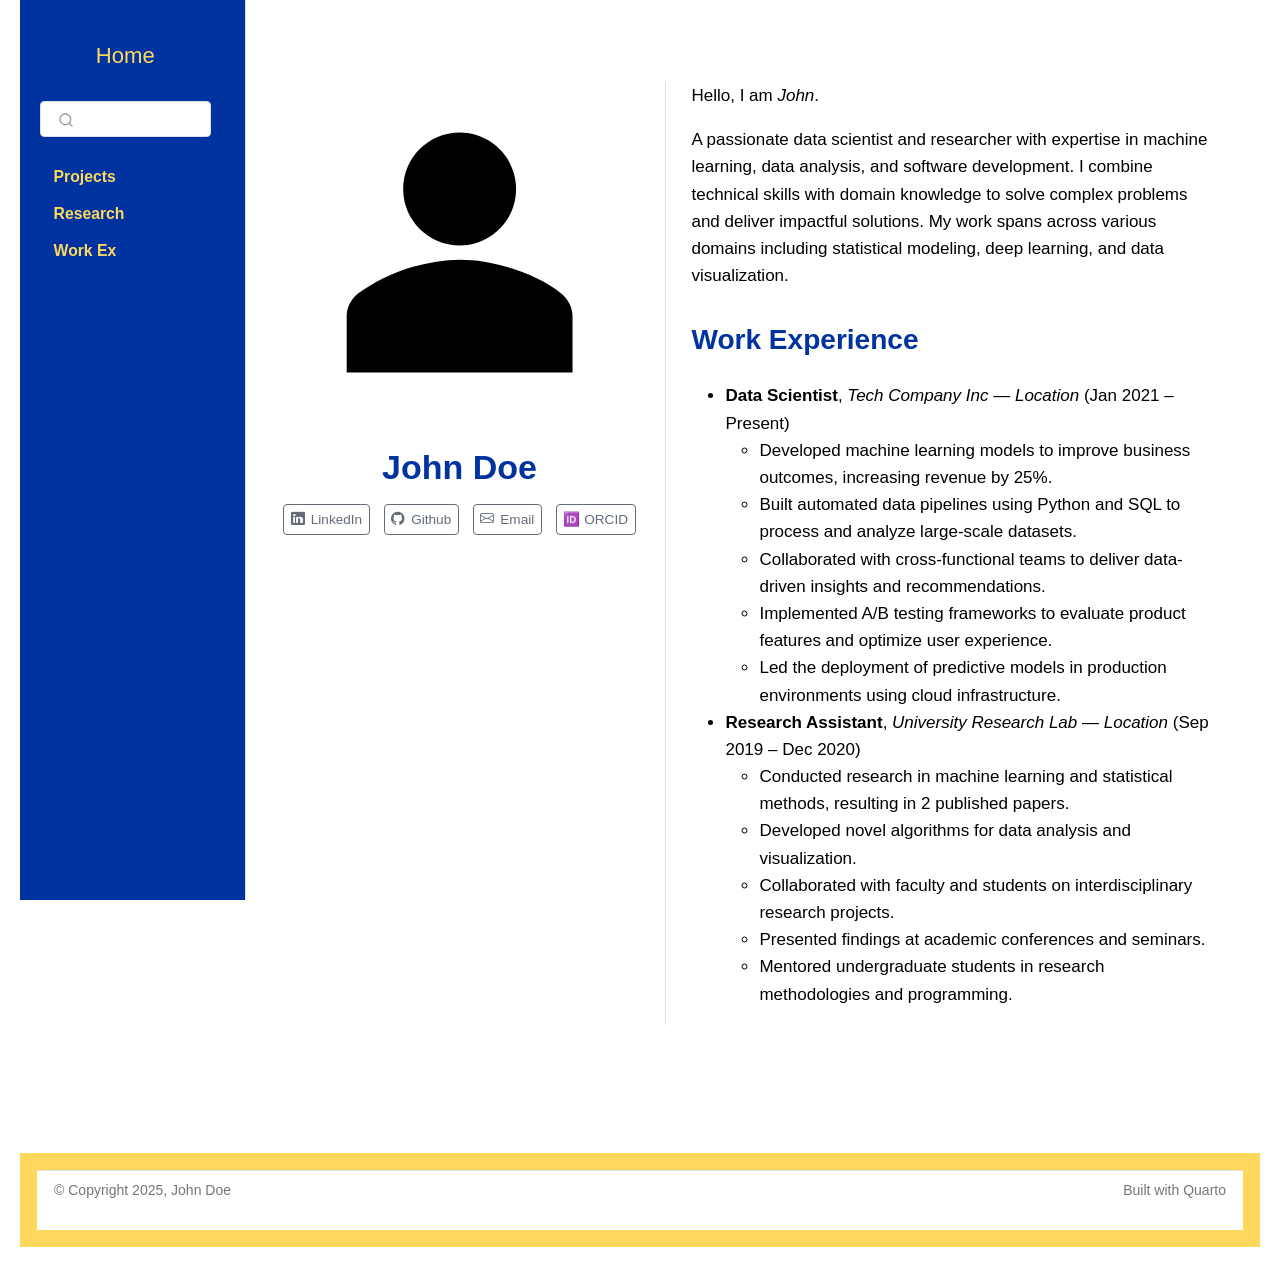
==== docs/index.html @ c5d7b1ba "initial" ====
<!DOCTYPE html>
<html xmlns="http://www.w3.org/1999/xhtml" lang="en" xml:lang="en"><head>

<meta charset="utf-8">
<meta name="generator" content="quarto-1.11.9">

<meta name="viewport" content="width=device-width, initial-scale=1.0, user-scalable=yes">


<title>John Doe – Home</title>
<style>
/* Default styles provided by pandoc.
** See https://pandoc.org/MANUAL.html#variables-for-html for config info.
*/
span.smallcaps{font-variant: small-caps;}
div.columns{display: flex; gap: 1.5em;}
div.column{flex: auto;}
@media screen {
div.columns{gap: min(4vw, 1.5em);}
div.column{overflow-x: auto;}
}
div.hanging-indent{margin-left: 1.5em; text-indent: -1.5em;}
ul.task-list{list-style: none;}
ul.task-list li input[type="checkbox"] {
  width: 0.8em;
  margin: 0 0.8em 0.2em -1em; /* quarto-specific, see https://github.com/quarto-dev/quarto-cli/issues/4556 */ 
  vertical-align: middle;
}
</style>


<script src="site_libs/quarto-nav/quarto-nav.js"></script>
<script src="site_libs/clipboard/clipboard.min.js"></script>
<script src="site_libs/quarto-search/autocomplete.umd.js"></script>
<script src="site_libs/quarto-search/fuse.min.js"></script>
<script src="site_libs/quarto-search/quarto-search.js"></script>
<meta name="quarto:offset" content="./">
<script src="site_libs/quarto-html/quarto.js" type="module"></script>
<script src="site_libs/quarto-html/tabsets/tabsets.js" type="module"></script>
<script src="site_libs/quarto-html/scrollable-regions/scrollable-regions.js" type="module"></script>
<script src="site_libs/quarto-html/popper.min.js"></script>
<script src="site_libs/quarto-html/tippy.umd.min.js"></script>
<link href="site_libs/quarto-html/tippy.css" rel="stylesheet">
<link href="site_libs/quarto-html/quarto-syntax-highlighting-63b5708e65d6cd79cd7618c58d0c21e7.css" rel="stylesheet" id="quarto-text-highlighting-styles">
<script src="site_libs/bootstrap/bootstrap.min.js"></script>
<link href="site_libs/bootstrap/bootstrap-icons.css" rel="stylesheet">
<link href="site_libs/bootstrap/bootstrap-2a65e1e7e3b548fba08f3e7ec074fd25.min.css" rel="stylesheet" append-hash="true" id="quarto-bootstrap" data-mode="light">
<script id="quarto-search-options" type="application/json">{
  "location": "sidebar",
  "copy-button": false,
  "collapse-after": 3,
  "panel-placement": "start",
  "type": "textbox",
  "limit": 50,
  "keyboard-shortcut": [
    "f",
    "/",
    "s"
  ],
  "show-item-context": false,
  "language": {
    "search-no-results-text": "No results",
    "search-matching-documents-text": "matching documents",
    "search-copy-link-title": "Copy link to search",
    "search-hide-matches-text": "Hide additional matches",
    "search-more-match-text": "more match in this document",
    "search-more-matches-text": "more matches in this document",
    "search-clear-button-title": "Clear",
    "search-text-placeholder": "",
    "search-detached-cancel-button-title": "Cancel",
    "search-submit-button-title": "Submit",
    "search-label": "Search"
  }
}</script>


<link rel="stylesheet" href="styles.css">
</head>

<body class="nav-sidebar docked fullcontent quarto-light"><a id="quarto-skip-link" class="visually-hidden-focusable" href="#quarto-document-content">Skip to main content</a>

<div id="quarto-search-results"></div>
  <header id="quarto-header" class="headroom fixed-top">
  <nav class="quarto-secondary-nav" aria-label="Toolbar">
    <div class="container-fluid d-flex">
      <button type="button" class="quarto-btn-toggle btn" data-bs-toggle="collapse" role="button" data-bs-target=".quarto-sidebar-collapse-item" aria-controls="quarto-sidebar" aria-expanded="false" aria-label="Toggle sidebar navigation" onclick="if (window.quartoToggleHeadroom) { window.quartoToggleHeadroom(); }">
        <i class="bi bi-layout-text-sidebar-reverse"></i>
      </button>
        <nav class="quarto-page-breadcrumbs" aria-label="Breadcrumbs"><ol class="breadcrumb"><li class="breadcrumb-item">
      Home
      </li></ol></nav>
        <a class="flex-grow-1" data-bs-toggle="collapse" data-bs-target=".quarto-sidebar-collapse-item" onclick="if (window.quartoToggleHeadroom) { window.quartoToggleHeadroom(); }">      
        </a>
      <button type="button" class="btn quarto-search-button" aria-label="Search" onclick="window.quartoOpenSearch();">
        <i class="bi bi-search"></i>
      </button>
    </div>
  </nav>
</header>
<!-- content -->
<div id="quarto-content" class="quarto-container page-columns page-rows-contents page-layout-article">
<!-- sidebar -->
  <nav id="quarto-sidebar" class="sidebar collapse collapse-horizontal quarto-sidebar-collapse-item sidebar-navigation docked overflow-auto" aria-label="Site">
    <div class="pt-lg-2 mt-2 text-center sidebar-header">
    <div class="sidebar-title mb-0 py-0">
      <a href="./">Home</a> 
    </div>
      </div>
        <div class="mt-2 flex-shrink-0 align-items-center">
        <div class="sidebar-search">
        <div id="quarto-search" class="" title="Search"></div>
        </div>
        </div>
    <div class="sidebar-menu-container"> 
    <ul class="list-unstyled mt-1">
        <li class="sidebar-item">
  <div class="sidebar-item-container"> 
  <a href="./projects/index.html" class="sidebar-item-text sidebar-link">
 <span class="menu-text">Projects</span></a>
  </div>
</li>
        <li class="sidebar-item">
  <div class="sidebar-item-container"> 
  <a href="./research/index.html" class="sidebar-item-text sidebar-link">
 <span class="menu-text">Research</span></a>
  </div>
</li>
        <li class="sidebar-item">
  <div class="sidebar-item-container"> 
  <a href="./workex/index.html" class="sidebar-item-text sidebar-link">
 <span class="menu-text">Work Ex</span></a>
  </div>
</li>
    </ul>
    </div>
</nav>
<div id="quarto-sidebar-glass" class="quarto-sidebar-collapse-item" data-bs-toggle="collapse" data-bs-target=".quarto-sidebar-collapse-item"></div>
<!-- margin-sidebar -->
    
<!-- main -->
<main class="content" id="quarto-document-content" tabindex="-1">




<div class="quarto-about-trestles">
  <div class="about-entity">
    <img src="profile.svg" class="about-image
  rectangle " style="width: 20em;">
<header id="title-block-header" class="quarto-title-block default">
<div class="quarto-title">
<h1 class="title">John Doe</h1>
</div>
<div class="quarto-title-meta">
  </div>
</header>
    <div class="about-links">
  <a href="https://www.linkedin.com/in/johndoe/" class="about-link" rel="" target="">
    <i class="bi bi-linkedin"></i>
     <span class="about-link-text">LinkedIn</span>
  </a>
  <a href="https://github.com/johndoe" class="about-link" rel="" target="">
    <i class="bi bi-github"></i>
     <span class="about-link-text">Github</span>
  </a>
  <a href="/johndoe@email.com" class="about-link" rel="" target="">
    <i class="bi bi-envelope"></i>
     <span class="about-link-text">Email</span>
  </a>
  <a href="https://orcid.org/0000-0000-0000-0000" class="about-link" rel="" target="">
     <span class="about-link-text">🆔 ORCID</span>
  </a>
</div>
  </div>
  <div class="about-contents"><div id="hero-heading">
<p>Hello, I am <em>John</em>.</p>
<p>A passionate data scientist and researcher with expertise in machine learning, data analysis, and software development. I combine technical skills with domain knowledge to solve complex problems and deliver impactful solutions. My work spans across various domains including statistical modeling, deep learning, and data visualization.</p>
<section id="work-experience" class="level2">
<h2 data-anchor-id="work-experience">Work Experience</h2>
<ul>
<li><strong>Data Scientist</strong>, <em>Tech Company Inc</em> — <em>Location</em> (Jan 2021 – Present)
<ul>
<li>Developed machine learning models to improve business outcomes, increasing revenue by 25%.</li>
<li>Built automated data pipelines using Python and SQL to process and analyze large-scale datasets.</li>
<li>Collaborated with cross-functional teams to deliver data-driven insights and recommendations.</li>
<li>Implemented A/B testing frameworks to evaluate product features and optimize user experience.</li>
<li>Led the deployment of predictive models in production environments using cloud infrastructure.</li>
</ul></li>
<li><strong>Research Assistant</strong>, <em>University Research Lab</em> — <em>Location</em> (Sep 2019 – Dec 2020)
<ul>
<li>Conducted research in machine learning and statistical methods, resulting in 2 published papers.</li>
<li>Developed novel algorithms for data analysis and visualization.</li>
<li>Collaborated with faculty and students on interdisciplinary research projects.</li>
<li>Presented findings at academic conferences and seminars.</li>
<li>Mentored undergraduate students in research methodologies and programming.</li>
</ul></li>
</ul>
</section>
</div></div>
</div>





</main> <!-- /main -->
<script id="quarto-html-after-body" type="application/javascript">
  window.document.addEventListener("DOMContentLoaded", function (event) {
    const isCodeAnnotation = (el) => {
      for (const clz of el.classList) {
        if (clz.startsWith('code-annotation-')) {                     
          return true;
        }
      }
      return false;
    }
    const onCopySuccess = function(e) {
      // button target
      const button = e.trigger;
      // don't keep focus
      button.blur();
      // flash "checked"
      button.classList.add('code-copy-button-checked');
      var currentTitle = button.getAttribute("title");
      button.setAttribute("title", "Copied!");
      let tooltip;
      if (window.bootstrap) {
        button.setAttribute("data-bs-toggle", "tooltip");
        button.setAttribute("data-bs-placement", "left");
        button.setAttribute("data-bs-title", "Copied!");
        tooltip = new bootstrap.Tooltip(button, 
          { trigger: "manual", 
            customClass: "code-copy-button-tooltip",
            offset: [0, -8]});
        tooltip.show();    
      }
      setTimeout(function() {
        if (tooltip) {
          tooltip.hide();
          button.removeAttribute("data-bs-title");
          button.removeAttribute("data-bs-toggle");
          button.removeAttribute("data-bs-placement");
        }
        button.setAttribute("title", currentTitle);
        button.classList.remove('code-copy-button-checked');
      }, 1000);
      // clear code selection
      e.clearSelection();
    }
    const getTextToCopy = function(trigger) {
      const outerScaffold = trigger.parentElement.cloneNode(true);
      const codeEl = outerScaffold.querySelector('code');
      for (const childEl of codeEl.children) {
        if (isCodeAnnotation(childEl)) {
          childEl.remove();
        }
      }
      return codeEl.innerText;
    }
    const clipboard = new window.ClipboardJS('.code-copy-button:not([data-in-quarto-modal])', {
      text: getTextToCopy
    });
    clipboard.on('success', onCopySuccess);
    if (window.document.getElementById('quarto-embedded-source-code-modal')) {
      const clipboardModal = new window.ClipboardJS('.code-copy-button[data-in-quarto-modal]', {
        text: getTextToCopy,
        container: window.document.getElementById('quarto-embedded-source-code-modal')
      });
      clipboardModal.on('success', onCopySuccess);
    }
      var localhostRegex = new RegExp(/^(?:http|https):\/\/localhost\:?[0-9]*\//);
      var mailtoRegex = new RegExp(/^mailto:/);
        var filterRegex = new RegExp('/' + window.location.host + '/');
      var isInternal = (href) => {
          return filterRegex.test(href) || localhostRegex.test(href) || mailtoRegex.test(href);
      }
      // Inspect non-navigation links and adorn them if external
      window.quartoDecorateExternalLinks = function (root) {
     var links = (root || window.document).querySelectorAll('a[href]:not(.nav-link):not(.navbar-brand):not(.toc-action):not(.sidebar-link):not(.sidebar-item-toggle):not(.pagination-link):not(.no-external):not([aria-hidden]):not(.dropdown-item):not(.quarto-navigation-tool):not(.about-link)');
      for (var i=0; i<links.length; i++) {
        const link = links[i];
        if (!isInternal(link.href)) {
          // undo the damage that might have been done by quarto-nav.js in the case of
          // links that we want to consider external
          if (link.dataset.originalHref !== undefined) {
            link.href = link.dataset.originalHref;
          }
          if (!link.classList.contains('no-external-icon')) {
          }
        }
      }
      };
      window.quartoDecorateExternalLinks(window.document);
    // Esc closes the popup (WCAG 1.4.13) and focus leaving both trigger and
    // popup closes it (WCAG 2.4.11); tippy handles neither for interactive popups.
    const hideOnEscAndFocusOut = {
      name: 'hideOnEscAndFocusOut',
      defaultValue: true,
      fn(instance) {
        const dismiss = () => {
          // A show scheduled by the trigger delay would otherwise reopen it
          instance.clearDelayTimeouts();
          instance.hide();
        };
        const onKeyDown = (event) => {
          if (event.key !== 'Escape') {
            return;
          }
          // Keep Esc from also reaching page handlers (e.g. reveal.js overview),
          // except an open reveal.js slide menu, which Esc should close too.
          // The menu handles keys only when its keyboard option is on.
          const menuHandlesEsc = window.Reveal?.getPlugin?.('menu')?.isOpen() &&
            window.Reveal.getConfig().menu?.keyboard !== false;
          if (!menuHandlesEsc) {
            event.stopPropagation();
          }
          if (instance.popper.contains(window.document.activeElement)) {
            // Disabled while refocusing so the focus trigger does not reopen it
            instance.disable();
            instance.reference.focus();
            instance.enable();
          }
          dismiss();
        };
        const onFocusOut = (event) => {
          const target = event.relatedTarget;
          if (target && !instance.reference.contains(target) &&
              !instance.popper.contains(target)) {
            dismiss();
          }
        };
        // On the trigger too: a click trigger (code-annotations: select) has no
        // blur handling. Attached for the instance's lifetime so leaving the
        // trigger also cancels a show still pending on the trigger delay.
        instance.reference.addEventListener('focusout', onFocusOut);
        return {
          onShow() {
            window.document.addEventListener('keydown', onKeyDown, true);
            instance.popper.addEventListener('focusout', onFocusOut);
          },
          onHide() {
            window.document.removeEventListener('keydown', onKeyDown, true);
            instance.popper.removeEventListener('focusout', onFocusOut);
          },
          onDestroy() {
            instance.reference.removeEventListener('focusout', onFocusOut);
          },
        };
      },
    };
    function tippyHover(el, contentFn, onTriggerFn, onUntriggerFn) {
      const config = {
        allowHTML: true,
        maxWidth: 500,
        delay: 100,
        arrow: false,
        appendTo: function(el) {
            return el.parentElement;
        },
        interactive: true,
        interactiveBorder: 10,
        theme: 'quarto',
        placement: 'bottom-start',
        plugins: [hideOnEscAndFocusOut],
      };
      if (contentFn) {
        config.content = contentFn;
      }
      if (onTriggerFn) {
        config.onTrigger = onTriggerFn;
      }
      if (onUntriggerFn) {
        config.onUntrigger = onUntriggerFn;
      }
      window.tippy(el, config); 
    }
    const noterefs = window.document.querySelectorAll('a[role="doc-noteref"]');
    for (var i=0; i<noterefs.length; i++) {
      const ref = noterefs[i];
      tippyHover(ref, function() {
        // use id or data attribute instead here
        let href = ref.getAttribute('data-footnote-href') || ref.getAttribute('href');
        try { href = new URL(href).hash; } catch {}
        const id = href.replace(/^#\/?/, "");
        const note = window.document.getElementById(id);
        if (note) {
          return note.innerHTML;
        } else {
          return "";
        }
      });
    }
    const xrefs = window.document.querySelectorAll('a.quarto-xref');
    const processXRef = (id, note) => {
      // Strip column container classes
      const stripColumnClz = (el) => {
        el.classList.remove("page-full", "page-columns");
        if (el.children) {
          for (const child of el.children) {
            stripColumnClz(child);
          }
        }
      }
      stripColumnClz(note)
      if (id === null || id.startsWith('sec-')) {
        // Special case sections, only their first couple elements
        const container = document.createElement("div");
        if (note.children && note.children.length > 2) {
          container.appendChild(note.children[0].cloneNode(true));
          for (let i = 1; i < note.children.length; i++) {
            const child = note.children[i];
            if (child.tagName === "P" && child.innerText === "") {
              continue;
            } else {
              container.appendChild(child.cloneNode(true));
              break;
            }
          }
          if (window.Quarto?.typesetMath) {
            window.Quarto.typesetMath(container);
          }
          return container.innerHTML
        } else {
          if (window.Quarto?.typesetMath) {
            window.Quarto.typesetMath(note);
          }
          return note.innerHTML;
        }
      } else {
        // Remove any anchor links if they are present
        const anchorLink = note.querySelector('a.anchorjs-link');
        if (anchorLink) {
          anchorLink.remove();
        }
        if (window.Quarto?.typesetMath) {
          window.Quarto.typesetMath(note);
        }
        if (note.classList.contains("callout")) {
          return note.outerHTML;
        } else {
          return note.innerHTML;
        }
      }
    }
    for (var i=0; i<xrefs.length; i++) {
      const xref = xrefs[i];
      tippyHover(xref, undefined, function(instance) {
        instance.disable();
        let url = xref.getAttribute('href');
        let hash = undefined; 
        if (url.startsWith('#')) {
          hash = url;
        } else {
          try { hash = new URL(url).hash; } catch {}
        }
        if (hash) {
          const id = hash.replace(/^#\/?/, "");
          const note = window.document.getElementById(id);
          if (note !== null) {
            try {
              const html = processXRef(id, note.cloneNode(true));
              instance.setContent(html);
            } finally {
              instance.enable();
              instance.show();
            }
          } else {
            // See if we can fetch this
            fetch(url.split('#')[0])
            .then(res => res.text())
            .then(html => {
              const parser = new DOMParser();
              const htmlDoc = parser.parseFromString(html, "text/html");
              const note = htmlDoc.getElementById(id);
              if (note !== null) {
                const html = processXRef(id, note);
                instance.setContent(html);
              } 
            }).finally(() => {
              instance.enable();
              instance.show();
            });
          }
        } else {
          // See if we can fetch a full url (with no hash to target)
          // This is a special case and we should probably do some content thinning / targeting
          fetch(url)
          .then(res => res.text())
          .then(html => {
            const parser = new DOMParser();
            const htmlDoc = parser.parseFromString(html, "text/html");
            const note = htmlDoc.querySelector('main.content');
            if (note !== null) {
              // This should only happen for chapter cross references
              // (since there is no id in the URL)
              // remove the first header
              if (note.children.length > 0 && note.children[0].tagName === "HEADER") {
                note.children[0].remove();
              }
              const html = processXRef(null, note);
              instance.setContent(html);
            } 
          }).finally(() => {
            instance.enable();
            instance.show();
          });
        }
      }, function(instance) {
      });
    }
        let selectedAnnoteEl;
        const selectorForAnnotation = ( cell, annotation) => {
          let cellAttr = 'data-code-cell="' + cell + '"';
          let lineAttr = 'data-code-annotation="' +  annotation + '"';
          const selector = 'span[' + cellAttr + '][' + lineAttr + ']';
          return selector;
        }
        const selectCodeLines = (annoteEl) => {
          const doc = window.document;
          const targetCell = annoteEl.getAttribute("data-target-cell");
          const targetAnnotation = annoteEl.getAttribute("data-target-annotation");
          const annoteSpan = window.document.querySelector(selectorForAnnotation(targetCell, targetAnnotation));
          const lines = annoteSpan.getAttribute("data-code-lines").split(",");
          const lineIds = lines.map((line) => {
            return targetCell + "-" + line;
          })
          // Each band is positioned against its own containing block, which is
          // not the offsetParent of the lines, so place it from client rects.
          const placeBand = (band, firstEl, lastEl, codeBlock) => {
            const container = band.offsetParent;
            if (container === null) {
              return;
            }
            const containerRect = container.getBoundingClientRect();
            // Reveal.js scales slides with a transform, so convert client
            // pixels back to the CSS pixels of the container.
            const scale = containerRect.height / container.offsetHeight || 1;
            const firstRect = firstEl.getBoundingClientRect();
            const lastRect = lastEl.getBoundingClientRect();
            const top = (firstRect.top - containerRect.top) / scale - container.clientTop + container.scrollTop;
            const height = (lastRect.bottom - firstRect.top) / scale;
            band.style.top = top - 2 + "px";
            band.style.height = height + 4 + "px";
            if (codeBlock) {
              // Without the copy button wrapper, the containing block is wider
              // than the code block, so span the code block explicitly.
              const blockRect = codeBlock.getBoundingClientRect();
              band.style.left = (blockRect.left - containerRect.left) / scale - container.clientLeft + container.scrollLeft + "px";
              band.style.width = blockRect.width / scale + "px";
            }
          };
          if (lineIds.length > 0) {
            const el = window.document.getElementById(lineIds[0]);
            const lastEl = window.document.getElementById(lineIds[lineIds.length - 1]);
            const parent = el.parentElement.parentElement;
            // cook up a div (if necessary) and position it
            let div = window.document.getElementById("code-annotation-line-highlight");
            if (div === null) {
              div = window.document.createElement("div");
              div.setAttribute("id", "code-annotation-line-highlight");
              div.style.position = 'absolute';
              parent.appendChild(div);
            }
            placeBand(div, el, lastEl, parent.closest("div.sourceCode") || parent);
            let gutterDiv = window.document.getElementById("code-annotation-line-highlight-gutter");
            if (gutterDiv === null) {
              gutterDiv = window.document.createElement("div");
              gutterDiv.setAttribute("id", "code-annotation-line-highlight-gutter");
              gutterDiv.style.position = 'absolute';
              const codeCell = window.document.getElementById(targetCell);
              const gutter = codeCell.querySelector('.code-annotation-gutter');
              gutter.appendChild(gutterDiv);
            }
            placeBand(gutterDiv, el, lastEl);
            selectedAnnoteEl = annoteEl;
          }
        };
        const unselectCodeLines = () => {
          const elementsIds = ["code-annotation-line-highlight", "code-annotation-line-highlight-gutter"];
          elementsIds.forEach((elId) => {
            const div = window.document.getElementById(elId);
            if (div) {
              div.remove();
            }
          });
          selectedAnnoteEl = undefined;
        };
          // Handle positioning of the toggle
      window.addEventListener(
        "resize",
        throttle(() => {
          elRect = undefined;
          if (selectedAnnoteEl) {
            selectCodeLines(selectedAnnoteEl);
          }
        }, 10)
      );
      function throttle(fn, ms) {
      let throttle = false;
      let timer;
        return (...args) => {
          if(!throttle) { // first call gets through
              fn.apply(this, args);
              throttle = true;
          } else { // all the others get throttled
              if(timer) clearTimeout(timer); // cancel #2
              timer = setTimeout(() => {
                fn.apply(this, args);
                timer = throttle = false;
              }, ms);
          }
        };
      }
        // Attach click handler to the DT
        const annoteDls = window.document.querySelectorAll('dt[data-target-cell]');
        for (const annoteDlNode of annoteDls) {
          annoteDlNode.addEventListener('click', (event) => {
            const clickedEl = event.target;
            if (clickedEl !== selectedAnnoteEl) {
              unselectCodeLines();
              const activeEl = window.document.querySelector('dt[data-target-cell].code-annotation-active');
              if (activeEl) {
                activeEl.classList.remove('code-annotation-active');
              }
              selectCodeLines(clickedEl);
              clickedEl.classList.add('code-annotation-active');
            } else {
              // Unselect the line
              unselectCodeLines();
              clickedEl.classList.remove('code-annotation-active');
            }
          });
        }
    const findCites = (el) => {
      const parentEl = el.parentElement;
      if (parentEl) {
        const cites = parentEl.dataset.cites;
        if (cites) {
          return {
            el,
            cites: cites.split(' ')
          };
        } else {
          return findCites(el.parentElement)
        }
      } else {
        return undefined;
      }
    };
    var bibliorefs = window.document.querySelectorAll('a[role="doc-biblioref"]');
    for (var i=0; i<bibliorefs.length; i++) {
      const ref = bibliorefs[i];
      const citeInfo = findCites(ref);
      if (citeInfo) {
        tippyHover(citeInfo.el, function() {
          var popup = window.document.createElement('div');
          citeInfo.cites.forEach(function(cite) {
            var citeDiv = window.document.createElement('div');
            citeDiv.classList.add('hanging-indent');
            citeDiv.classList.add('csl-entry');
            var biblioDiv = window.document.getElementById('ref-' + cite);
            if (biblioDiv) {
              citeDiv.innerHTML = biblioDiv.innerHTML;
            }
            popup.appendChild(citeDiv);
          });
          return popup.innerHTML;
        });
      }
    }
  });
  </script>
  <script type="application/javascript">
  window.quartoScrollableRegionsLabels = {"code":"Scrollable code","output":"Scrollable output"};
  </script>
</div> <!-- /content -->
<footer class="footer">
  <div class="nav-footer">
    <div class="nav-footer-left">
<p>© Copyright 2025, John Doe</p>
</div>   
    <div class="nav-footer-center">
      &nbsp;
    </div>
    <div class="nav-footer-right">
<p>Built with Quarto</p>
</div>
  </div>
</footer>




</body></html>
---- docs/site_libs/quarto-html/tippy.css ----
.tippy-box[data-animation=fade][data-state=hidden]{opacity:0}[data-tippy-root]{max-width:calc(100vw - 10px)}.tippy-box{position:relative;background-color:#333;color:#fff;border-radius:4px;font-size:14px;line-height:1.4;white-space:normal;outline:0;transition-property:transform,visibility,opacity}.tippy-box[data-placement^=top]>.tippy-arrow{bottom:0}.tippy-box[data-placement^=top]>.tippy-arrow:before{bottom:-7px;left:0;border-width:8px 8px 0;border-top-color:initial;transform-origin:center top}.tippy-box[data-placement^=bottom]>.tippy-arrow{top:0}.tippy-box[data-placement^=bottom]>.tippy-arrow:before{top:-7px;left:0;border-width:0 8px 8px;border-bottom-color:initial;transform-origin:center bottom}.tippy-box[data-placement^=left]>.tippy-arrow{right:0}.tippy-box[data-placement^=left]>.tippy-arrow:before{border-width:8px 0 8px 8px;border-left-color:initial;right:-7px;transform-origin:center left}.tippy-box[data-placement^=right]>.tippy-arrow{left:0}.tippy-box[data-placement^=right]>.tippy-arrow:before{left:-7px;border-width:8px 8px 8px 0;border-right-color:initial;transform-origin:center right}.tippy-box[data-inertia][data-state=visible]{transition-timing-function:cubic-bezier(.54,1.5,.38,1.11)}.tippy-arrow{width:16px;height:16px;color:#333}.tippy-arrow:before{content:"";position:absolute;border-color:transparent;border-style:solid}.tippy-content{position:relative;padding:5px 9px;z-index:1}
---- docs/site_libs/quarto-html/quarto-syntax-highlighting-63b5708e65d6cd79cd7618c58d0c21e7.css ----
/* quarto syntax highlight colors */
:root {
  --quarto-hl-ot-color: #003B4F;
  --quarto-hl-at-color: #657422;
  --quarto-hl-ss-color: #20794D;
  --quarto-hl-an-color: #5E5E5E;
  --quarto-hl-fu-color: #4758AB;
  --quarto-hl-st-color: #20794D;
  --quarto-hl-cf-color: #003B4F;
  --quarto-hl-op-color: #5E5E5E;
  --quarto-hl-er-color: #AD0000;
  --quarto-hl-bn-color: #AD0000;
  --quarto-hl-al-color: #AD0000;
  --quarto-hl-va-color: #111111;
  --quarto-hl-bu-color: inherit;
  --quarto-hl-ex-color: inherit;
  --quarto-hl-pp-color: #AD0000;
  --quarto-hl-in-color: #5E5E5E;
  --quarto-hl-vs-color: #20794D;
  --quarto-hl-wa-color: #5E5E5E;
  --quarto-hl-do-color: #5E5E5E;
  --quarto-hl-im-color: #00769E;
  --quarto-hl-ch-color: #20794D;
  --quarto-hl-dt-color: #AD0000;
  --quarto-hl-fl-color: #AD0000;
  --quarto-hl-co-color: #5E5E5E;
  --quarto-hl-cv-color: #5E5E5E;
  --quarto-hl-cn-color: #8f5902;
  --quarto-hl-sc-color: #5E5E5E;
  --quarto-hl-dv-color: #AD0000;
  --quarto-hl-kw-color: #003B4F;
}

/* other quarto variables */
:root {
  --quarto-font-monospace: SFMono-Regular, Menlo, Monaco, Consolas, "Liberation Mono", "Courier New", monospace;
}

/* syntax highlight based on Pandoc's rules */
pre > code.sourceCode > span {
  color: #003B4F;
}

code.sourceCode > span {
  color: #003B4F;
}

div.sourceCode,
div.sourceCode pre.sourceCode {
  color: #003B4F;
}

/* Normal */
code span {
  color: #003B4F;
}

/* Alert */
code span.al {
  color: #AD0000;
  font-style: inherit;
}

/* Annotation */
code span.an {
  color: #5E5E5E;
  font-style: inherit;
}

/* Attribute */
code span.at {
  color: #657422;
  font-style: inherit;
}

/* BaseN */
code span.bn {
  color: #AD0000;
  font-style: inherit;
}

/* BuiltIn */
code span.bu {
  font-style: inherit;
}

/* ControlFlow */
code span.cf {
  color: #003B4F;
  font-weight: bold;
  font-style: inherit;
}

/* Char */
code span.ch {
  color: #20794D;
  font-style: inherit;
}

/* Constant */
code span.cn {
  color: #8f5902;
  font-style: inherit;
}

/* Comment */
code span.co {
  color: #5E5E5E;
  font-style: inherit;
}

/* CommentVar */
code span.cv {
  color: #5E5E5E;
  font-style: italic;
}

/* Documentation */
code span.do {
  color: #5E5E5E;
  font-style: italic;
}

/* DataType */
code span.dt {
  color: #AD0000;
  font-style: inherit;
}

/* DecVal */
code span.dv {
  color: #AD0000;
  font-style: inherit;
}

/* Error */
code span.er {
  color: #AD0000;
  font-style: inherit;
}

/* Extension */
code span.ex {
  font-style: inherit;
}

/* Float */
code span.fl {
  color: #AD0000;
  font-style: inherit;
}

/* Function */
code span.fu {
  color: #4758AB;
  font-style: inherit;
}

/* Import */
code span.im {
  color: #00769E;
  font-style: inherit;
}

/* Information */
code span.in {
  color: #5E5E5E;
  font-style: inherit;
}

/* Keyword */
code span.kw {
  color: #003B4F;
  font-weight: bold;
  font-style: inherit;
}

/* Operator */
code span.op {
  color: #5E5E5E;
  font-style: inherit;
}

/* Other */
code span.ot {
  color: #003B4F;
  font-style: inherit;
}

/* Preprocessor */
code span.pp {
  color: #AD0000;
  font-style: inherit;
}

/* SpecialChar */
code span.sc {
  color: #5E5E5E;
  font-style: inherit;
}

/* SpecialString */
code span.ss {
  color: #20794D;
  font-style: inherit;
}

/* String */
code span.st {
  color: #20794D;
  font-style: inherit;
}

/* Variable */
code span.va {
  color: #111111;
  font-style: inherit;
}

/* VerbatimString */
code span.vs {
  color: #20794D;
  font-style: inherit;
}

/* Warning */
code span.wa {
  color: #5E5E5E;
  font-style: italic;
}

.prevent-inlining {
  content: "</";
}

/*# sourceMappingURL=054cc16b9e9817627be6994582d2ffb5.css.map */
---- docs/styles.css ----
/* 
=============================================================================
Custom Styles for Quarto Website Template
=============================================================================
This CSS file provides custom styling for your Quarto website.

COLOR SCHEME:
- Primary Blue: #0033A0 (used for text, headings, sidebar background)
- Accent Yellow: #FED85D (Dandelion - used for navbar, footer, highlights)

HOW TO CUSTOMIZE COLORS:
Use Find & Replace to change these hex codes throughout the file:
- Replace #0033A0 with your preferred primary color
- Replace #FED85D with your preferred accent color
- Colorpicker - https://colorpicker.dev/

STRUCTURE:
This file is organized into sections:
1. Base Styles (body, typography)
2. Navigation Bar
3. Links & Buttons
4. Footer
5. Code Blocks
6. Sidebar Navigation
7. Content Width Adjustment
============================================================================= 
*/

/*
-----------------------------------------------------------------------------
BASE STYLES
-----------------------------------------------------------------------------
Foundation styles applied to the entire page
*/

/* Reset box-sizing for better responsive behavior */
* {
  box-sizing: border-box;    /* Include padding and border in element's total width/height */
}

html {
  height: 100%;              /* Full viewport height */
  width: 100%;               /* Full viewport width */
}

body {
  font-family: 'Helvetica Neue', sans-serif;     /* Main font - change to your preferred typeface */
  background-color: #ffffff;                   /* Page background color */
  color: #000000;                              /* Primary text color (blue), excluding the headings */
  line-height: 1.6;                              /* Spacing between lines for readability */
  padding: 20px;                                 /* Outer padding for page content */
}

/* 
-----------------------------------------------------------------------------
TYPOGRAPHY - HEADERS
-----------------------------------------------------------------------------
Consistent styling for all heading levels (h1 through h6) 
*/

header, h1, h2, h3, h4, h5, h6 {
  color: #0033A0;  /* All headings use the primary blue color */
}

/* 
-----------------------------------------------------------------------------
NAVIGATION BAR
-----------------------------------------------------------------------------
Top navigation bar styling with yellow background 
*/

.navbar, nav {
  background-color: #FED85D;  /* Dandelion yellow background */
  color: #0033A0;             /* Blue text on yellow background */
  padding: 1rem;                /* Internal spacing */
}

/* Navigation links - default state */
.navbar a, nav a {
  color: #0033A0;             /* Blue link color */
  text-decoration: none;        /* Remove underline by default */
  font-weight: bold;            /* Make nav links stand out */
}

/* Navigation link hover effect */
.navbar a:hover, nav a:hover {
  text-decoration: underline;  /* Add underline on hover for visual feedback */
}

/*
-----------------------------------------------------------------------------
GENERAL LINKS
-----------------------------------------------------------------------------
Styling for all links throughout the site
*/

a {
  color: #0033A0;  /* Links are blue by default */
}

/* Link hover effect */
a:hover {
  color: #0033A0;              /* Text stays blue */
  padding: 2px 4px;              /* Small padding creates button-like appearance */
  border-radius: 4px;            /* Rounded corners */
}

/*
-----------------------------------------------------------------------------
BUTTONS
-----------------------------------------------------------------------------
Styling for button elements and button classes
*/

button, .btn {
  background-color: #0033A0;   /* Blue background */
  color: #FED85D;              /* Yellow text */
  border: none;                  /* Remove default border */
  padding: 0.5rem 1rem;          /* Internal spacing */
  border-radius: 4px;            /* Rounded corners */
  cursor: pointer;               /* Show pointer cursor on hover */
}

/* Button hover effect - slightly darker blue */
button:hover, .btn:hover {
  background-color: #FED85D;   /* Dandelion on hover) */
}

/* 
-----------------------------------------------------------------------------
FOOTER
-----------------------------------------------------------------------------
Page footer at the bottom of each page 
*/

footer {
  background-color: #FED85D;   /* Yellow background matches navbar */
  color: #0033A0;              /* Blue text */
  padding: 1rem;               /* Internal spacing */
  text-align: center;          /* Center-align footer content */
  margin-top: 2rem;            /* Space above footer */
}

/* 
-----------------------------------------------------------------------------
CODE BLOCKS
-----------------------------------------------------------------------------
Styling for inline code and code blocks 
*/

pre, code {
  background-color: #f4f4f4;   /* Light gray background for code */
  color: #0033A0;              /* Blue text maintains brand consistency */
  padding: 4px 6px;            /* Internal spacing */
  border-radius: 4px;          /* Rounded corners */
}

/* 
-----------------------------------------------------------------------------
SIDEBAR NAVIGATION
-----------------------------------------------------------------------------
Left sidebar styling (docked navigation panel)

IMPORTANT: Uses !important to override Quarto's default styles.
If you modify these, keep the !important flags for them to take effect.
*/

/* Sidebar container - overall background and text color */
.sidebar, .sidebar-navigation, .quarto-sidebar {
  background-color: #0033A0 !important;  /* Blue background for sidebar */
  color: #FED85D !important;             /* Yellow text */
}

/* Sidebar section headings (e.g., 'Home', category titles) */
.sidebar .menu-text, .sidebar-title {
  color: #FED85D !important;  /* Yellow headings on blue background */
  font-weight: bold;          /* Bold for emphasis */
}

/* Sidebar navigation links - default state */
.sidebar a, .sidebar-navigation a {
  color: #FED85D !important;   /* Yellow link text */
  font-weight: 500;              /* Medium weight for readability */
  border: none;                  /* Remove borders */
  padding: 0.4rem 0.8rem;        /* Internal spacing */
  display: block;                /* Full-width clickable area */
}

/* Sidebar link hover effect - HOME*/
.sidebar a:hover, .sidebar-navigation a:hover {
  background-color: #0033A0 !important;  /* Keeps blue background */
  color: #FED85D !important;             /* Text becomes same as dandelion yellow */
  border-radius: 6px;                      /* Rounded corners on hover */
  transition: all 0.3s ease;               /* Smooth transition animation */
}

/* Active/current page indicator in sidebar */
.sidebar-item.active, .sidebar-item a[aria-current="page"] {
  background-color: #FED85D !important;  /* Yellow background highlights active item */
  color: #0033A0 !important;             /* Blue text for contrast */
  font-weight: 600;                        /* Bolder font weight */
  border-radius: 6px;                      /* Rounded corners */
}

/*
-----------------------------------------------------------------------------
CONTENT WIDTH ADJUSTMENT
-----------------------------------------------------------------------------
Increases content width to better match the footer width
*/

/* Make content extend full width to match footer */
#quarto-content {
  width: 100%;
  max-width: none;
}

/* Center the content if it's narrower than viewport */
.quarto-container {
  width: 100%;
  max-width: none;
  margin-left: 0;
  margin-right: 0;
  padding-left: 1rem;   /* Add padding for breathing room */
  padding-right: 1rem;
}
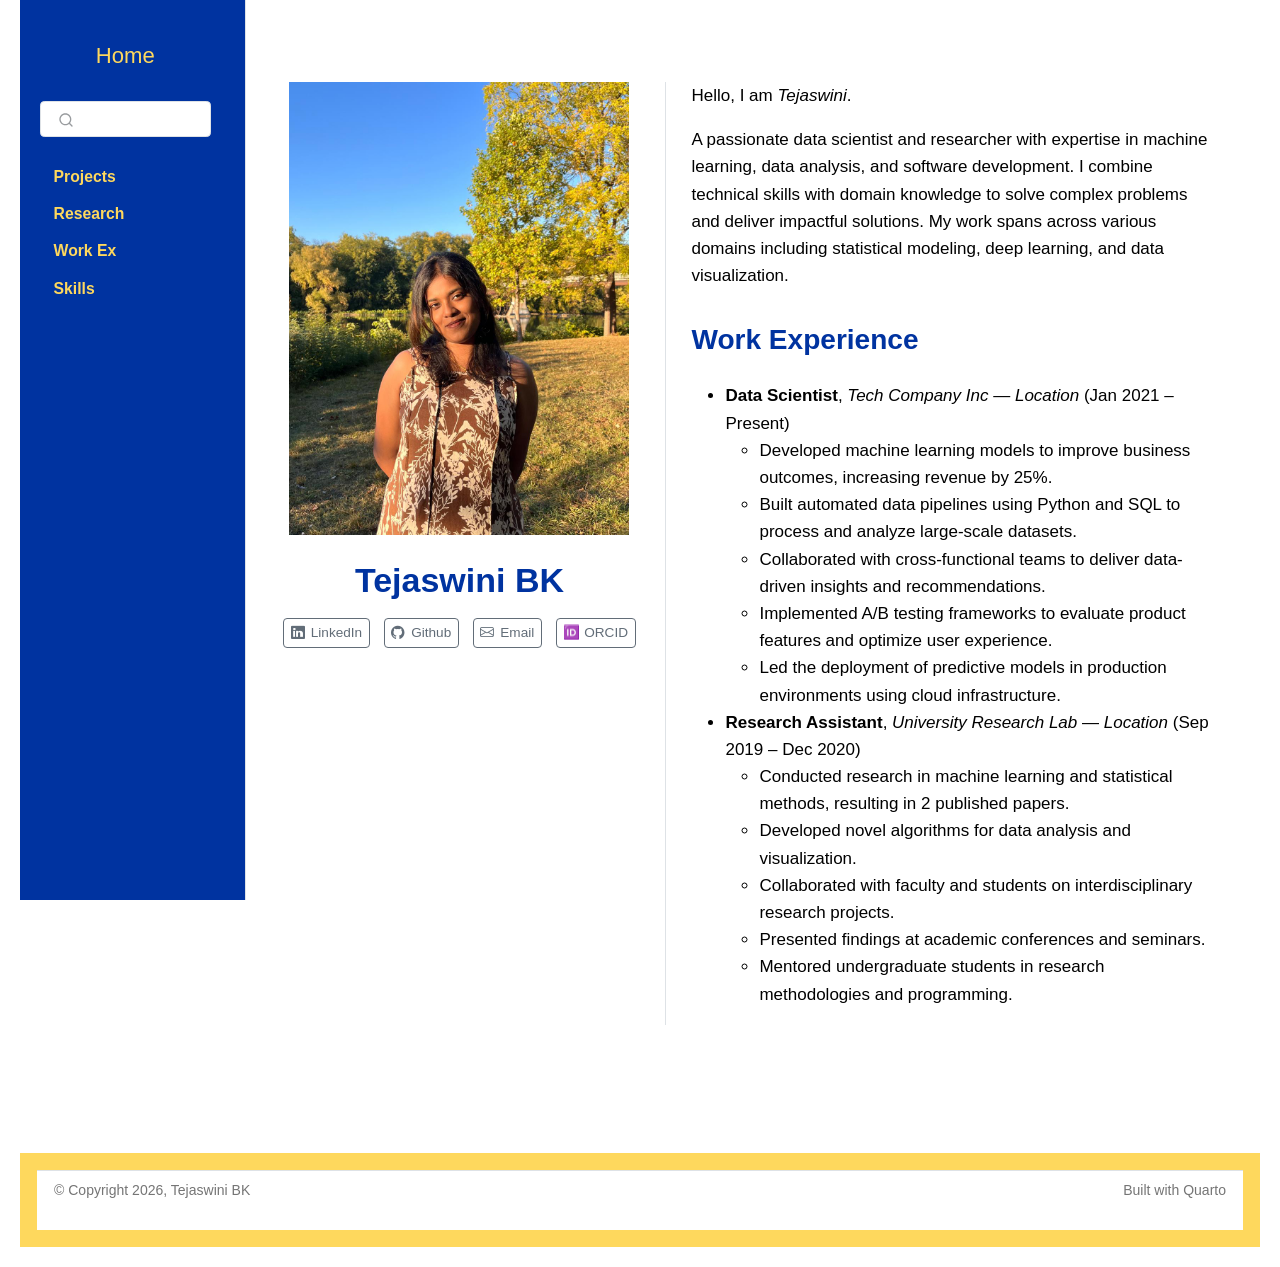
==== commit 9b08f939: "customized website" ====
--- a/docs/index.html
+++ b/docs/index.html
@@ -7,7 +7,7 @@
 <meta name="viewport" content="width=device-width, initial-scale=1.0, user-scalable=yes">
 
 
-<title>John Doe – Home</title>
+<title>Tejaswini BK – Home</title>
 <style>
 /* Default styles provided by pandoc.
 ** See https://pandoc.org/MANUAL.html#variables-for-html for config info.
@@ -131,6 +131,12 @@
  <span class="menu-text">Work Ex</span></a>
   </div>
 </li>
+        <li class="sidebar-item">
+  <div class="sidebar-item-container"> 
+  <a href="./skills/index.html" class="sidebar-item-text sidebar-link">
+ <span class="menu-text">Skills</span></a>
+  </div>
+</li>
     </ul>
     </div>
 </nav>
@@ -145,25 +151,25 @@
 
 <div class="quarto-about-trestles">
   <div class="about-entity">
-    <img src="profile.svg" class="about-image
+    <img src="tbalamur.jpeg" class="about-image
   rectangle " style="width: 20em;">
 <header id="title-block-header" class="quarto-title-block default">
 <div class="quarto-title">
-<h1 class="title">John Doe</h1>
+<h1 class="title">Tejaswini BK</h1>
 </div>
 <div class="quarto-title-meta">
   </div>
 </header>
     <div class="about-links">
-  <a href="https://www.linkedin.com/in/johndoe/" class="about-link" rel="" target="">
+  <a href="https://www.linkedin.com/in/tejaswini-bk-1537b9279/" class="about-link" rel="" target="">
     <i class="bi bi-linkedin"></i>
      <span class="about-link-text">LinkedIn</span>
   </a>
-  <a href="https://github.com/johndoe" class="about-link" rel="" target="">
+  <a href="https://github.com/tejaswinibk0910" class="about-link" rel="" target="">
     <i class="bi bi-github"></i>
      <span class="about-link-text">Github</span>
   </a>
-  <a href="/johndoe@email.com" class="about-link" rel="" target="">
+  <a href="/tbalamur@ur.rochester.edu" class="about-link" rel="" target="">
     <i class="bi bi-envelope"></i>
      <span class="about-link-text">Email</span>
   </a>
@@ -173,7 +179,7 @@
 </div>
   </div>
   <div class="about-contents"><div id="hero-heading">
-<p>Hello, I am <em>John</em>.</p>
+<p>Hello, I am <em>Tejaswini</em>.</p>
 <p>A passionate data scientist and researcher with expertise in machine learning, data analysis, and software development. I combine technical skills with domain knowledge to solve complex problems and deliver impactful solutions. My work spans across various domains including statistical modeling, deep learning, and data visualization.</p>
 <section id="work-experience" class="level2">
 <h2 data-anchor-id="work-experience">Work Experience</h2>
@@ -677,7 +683,7 @@
 <footer class="footer">
   <div class="nav-footer">
     <div class="nav-footer-left">
-<p>© Copyright 2025, John Doe</p>
+<p>© Copyright 2026, Tejaswini BK</p>
 </div>   
     <div class="nav-footer-center">
       &nbsp;
